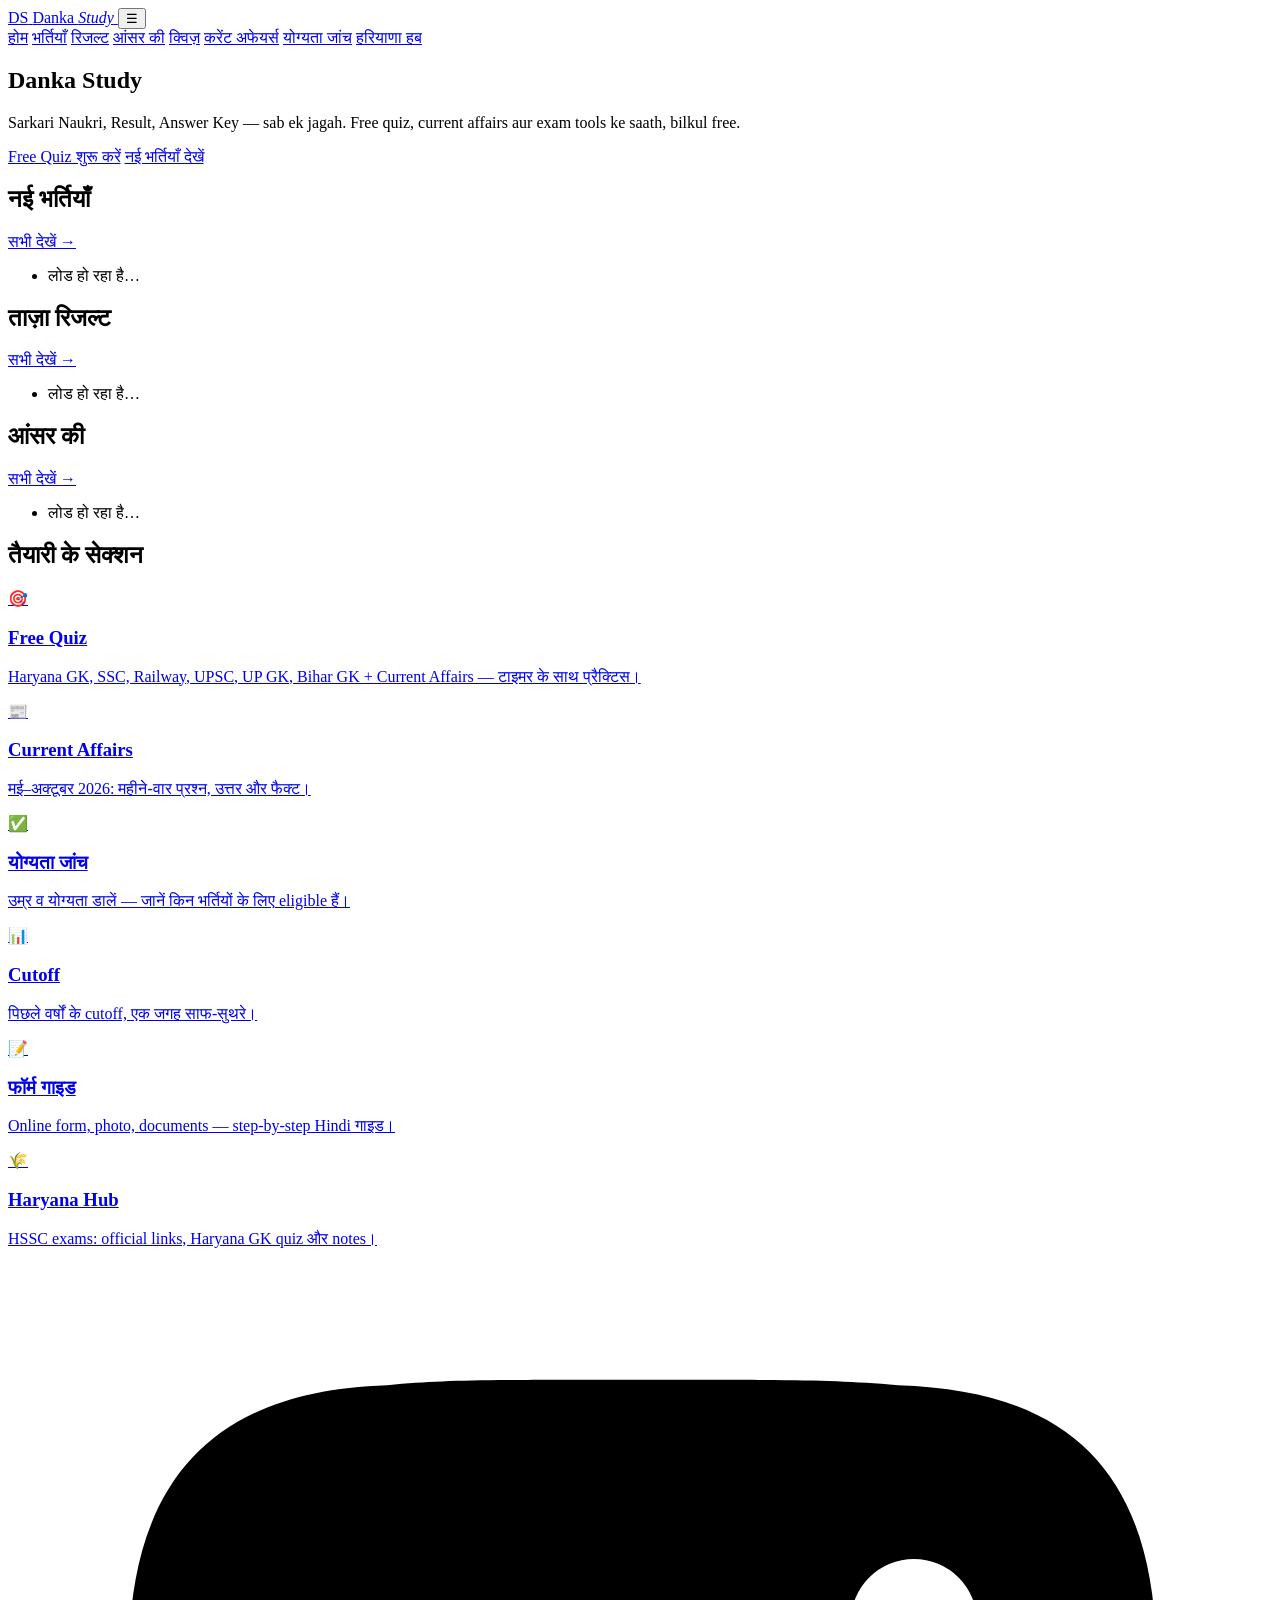
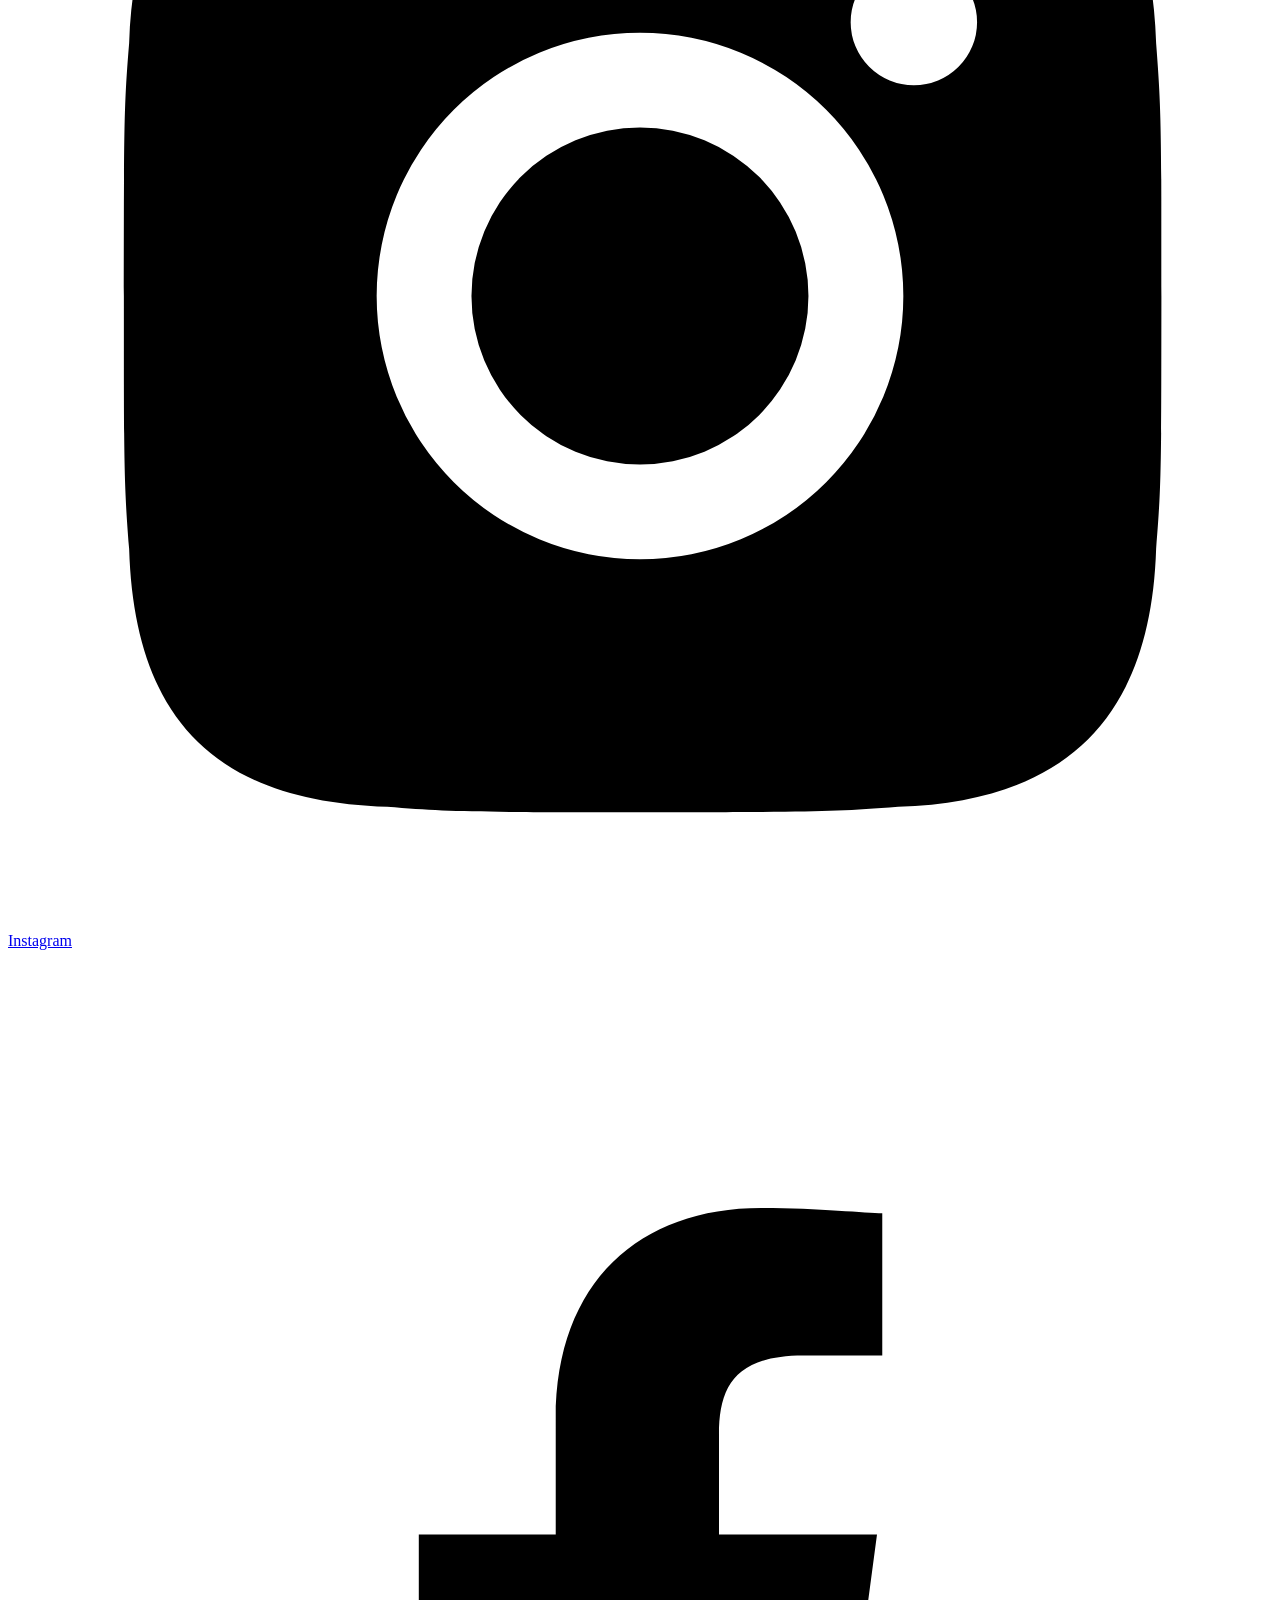
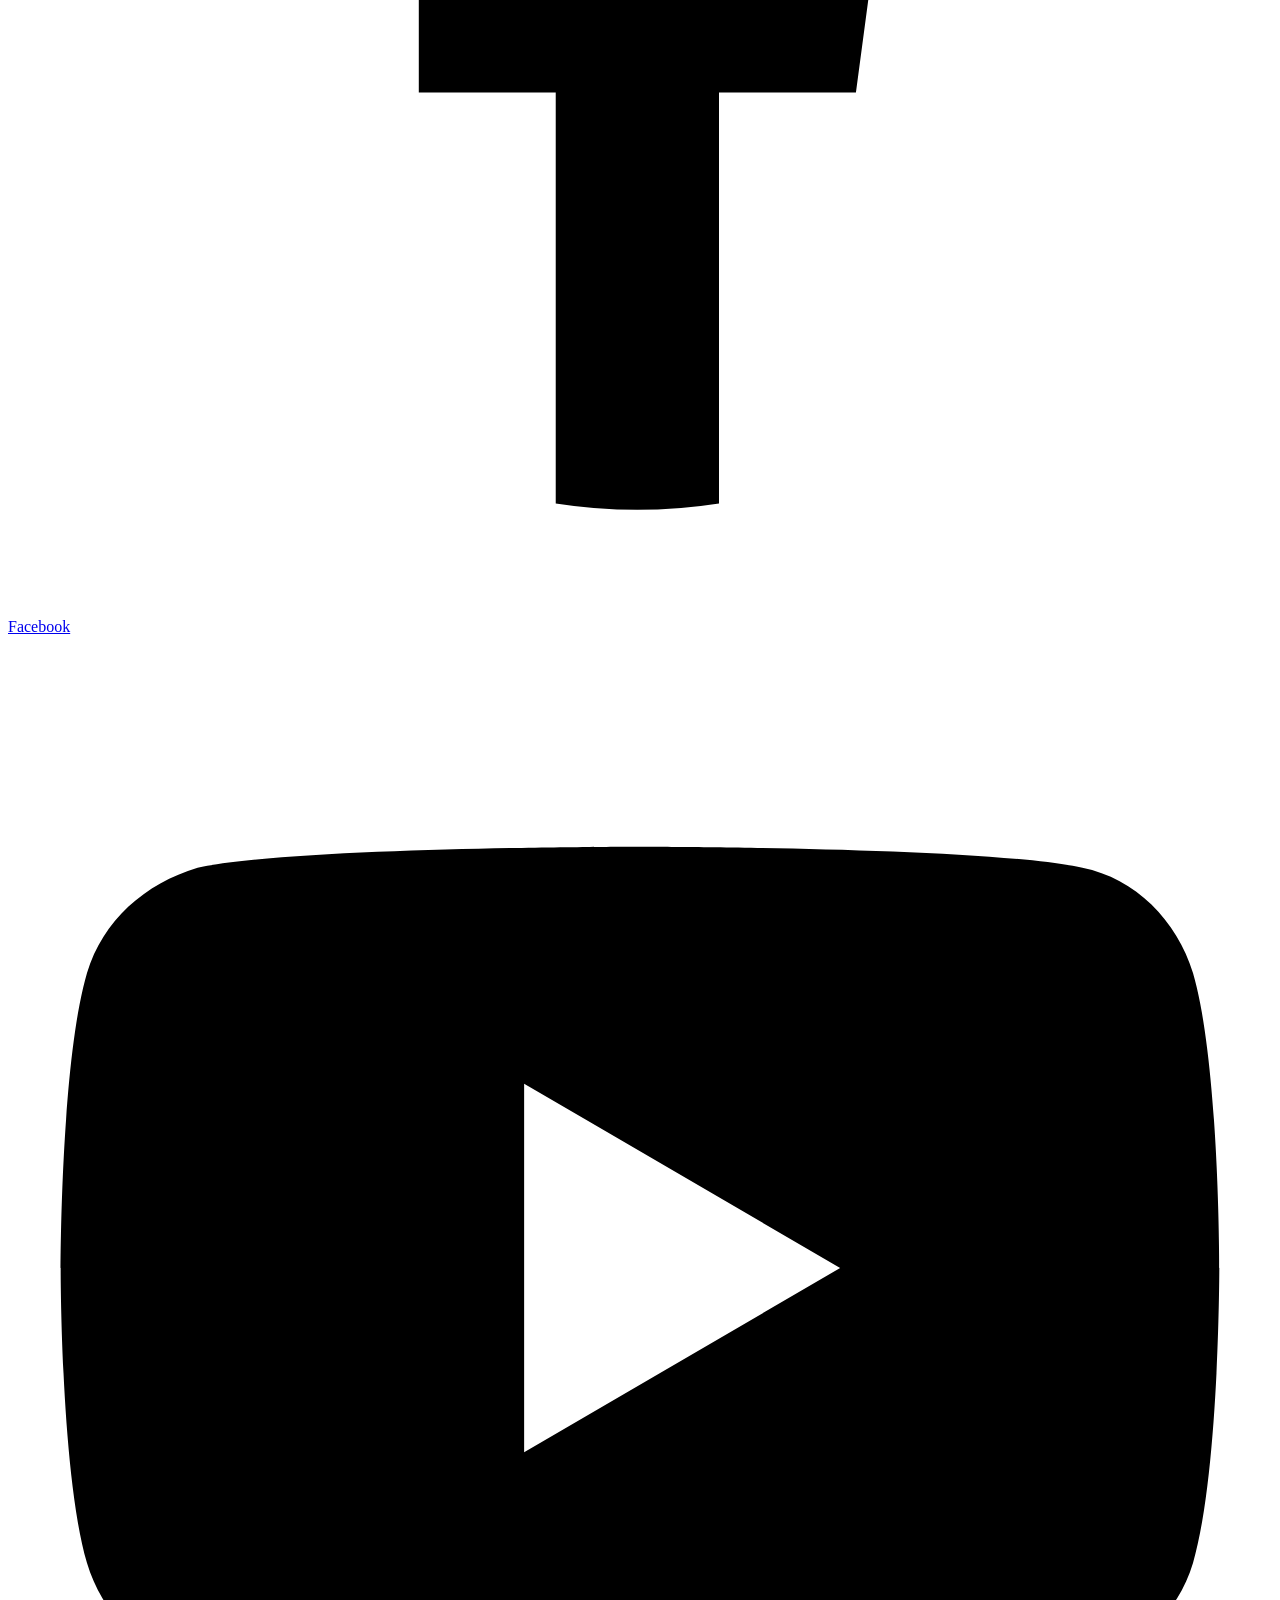
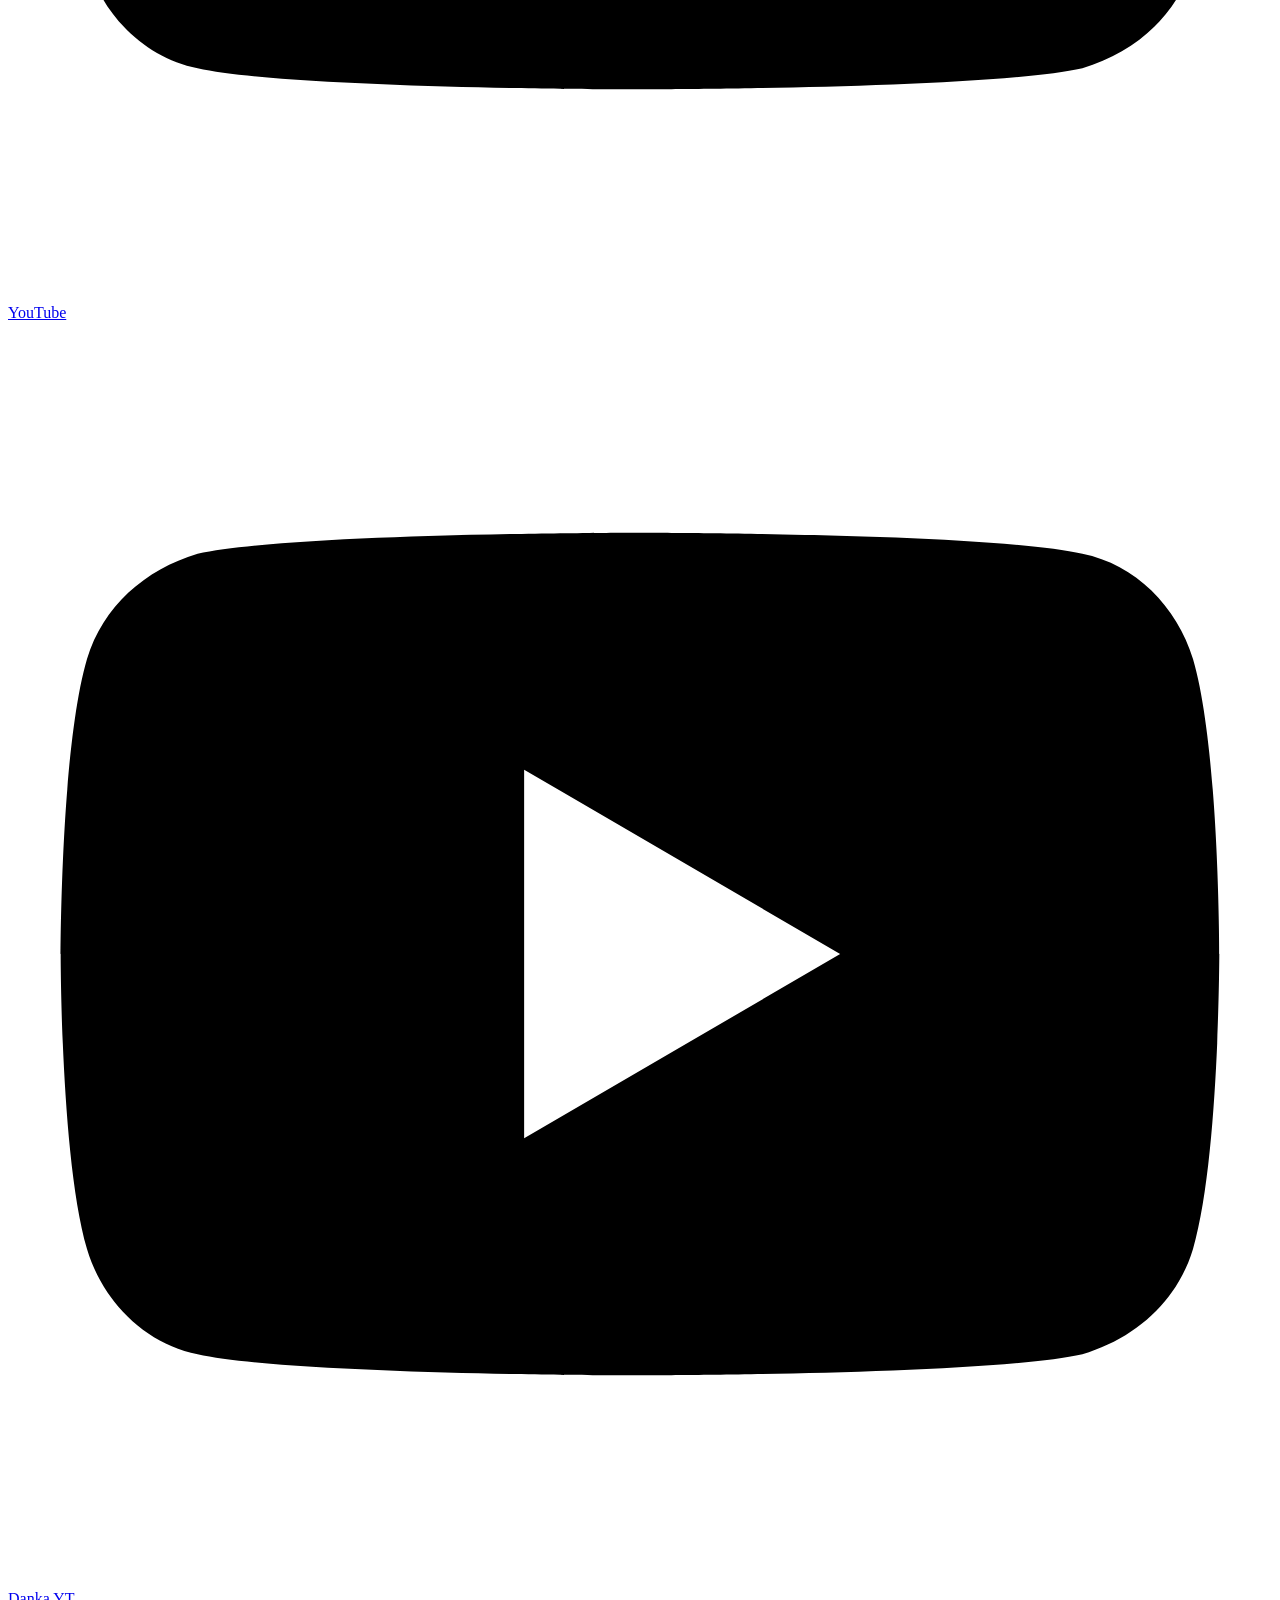
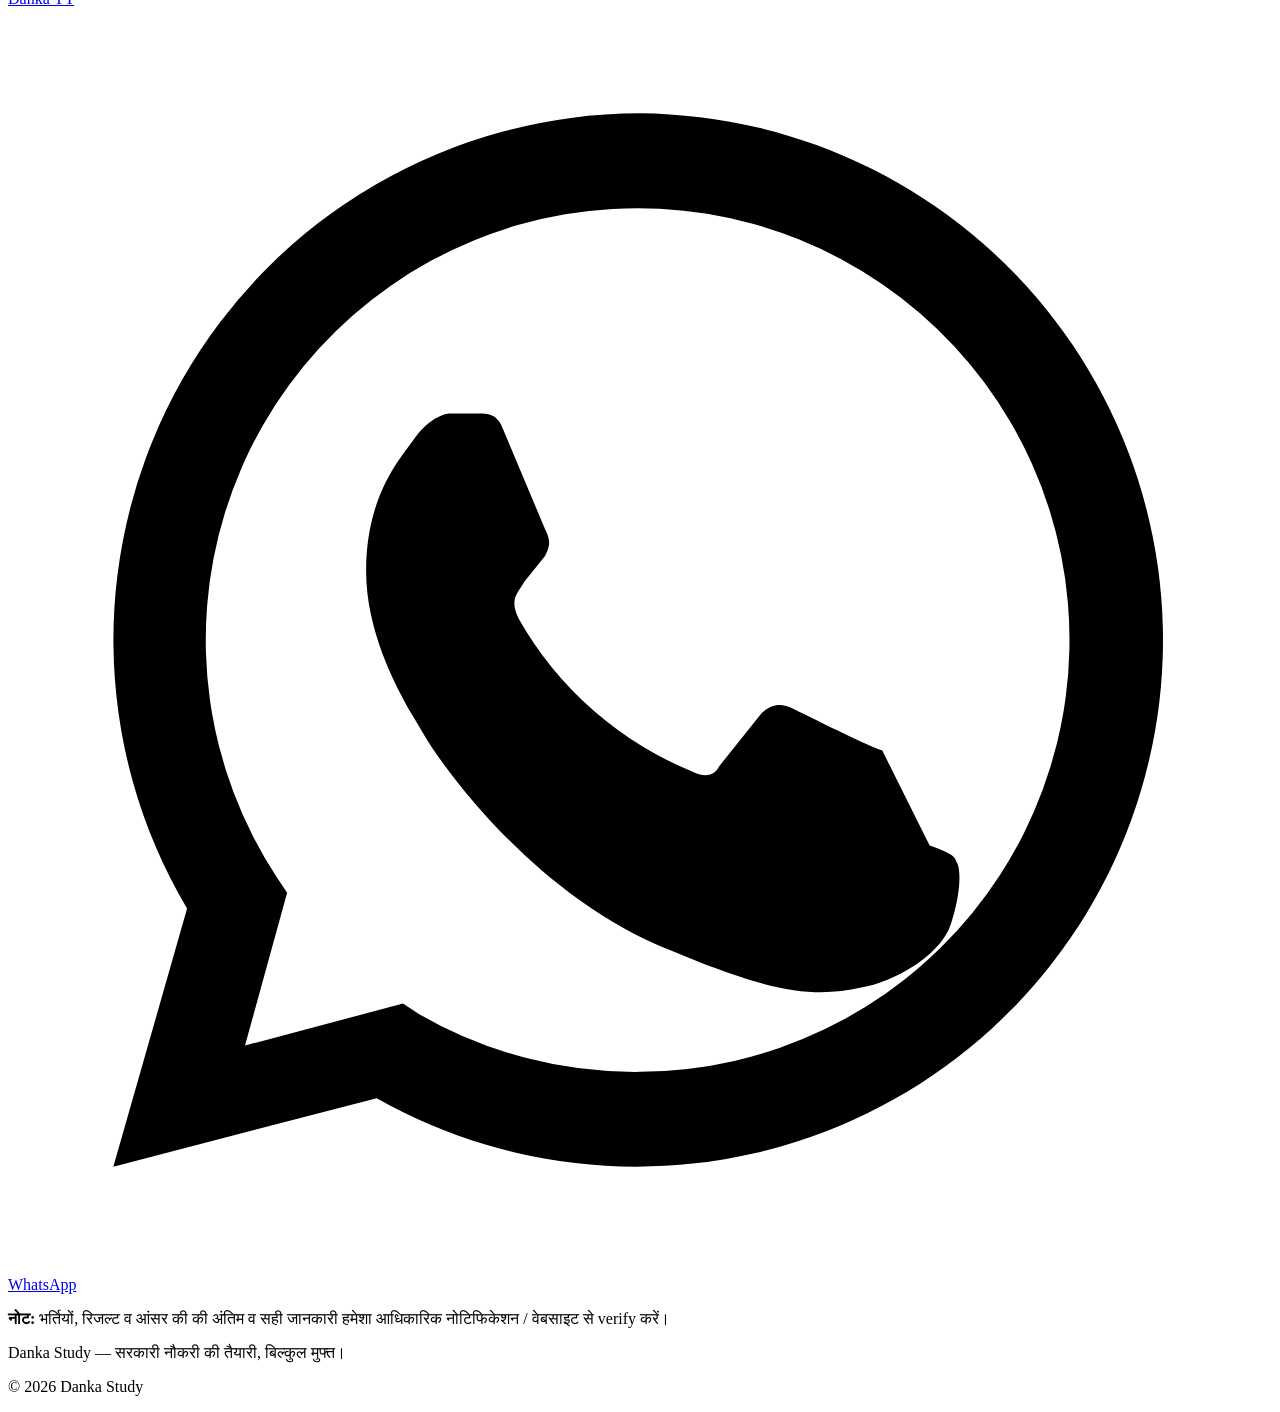
==== index.html @ 8e5042e5 "Danka Study site - test push" ====
<!DOCTYPE html>
<html lang="hi">
<head>
<meta charset="UTF-8">
<meta name="viewport" content="width=device-width, initial-scale=1.0">
<title>Danka Study — Sarkari Naukri, Result, Answer Key, Free Quiz (Hindi)</title>
<meta name="description" content="Danka Study par payein latest sarkari bhartiyan, results, answer keys, free quiz aur current affairs — Hindi me, mobile par, bilkul free.">
<link rel="stylesheet" href="assets/style.css">
</head>
<body>
<header class="site-header">
  <div class="wrap head-in">
    <a class="brand" href="index.html" aria-label="Danka Study — होम">
      <span class="brand-badge">DS</span>
      <span class="brand-text">Danka <em>Study</em></span>
    </a>
    <button class="nav-toggle" id="navToggle" aria-label="मेन्यू" aria-expanded="false">☰</button>
    <nav class="main-nav" id="mainNav" aria-label="मुख्य मेन्यू">
      <a href="index.html" class="active">होम</a>
      <a href="jobs.html">भर्तियाँ</a>
      <a href="results.html">रिजल्ट</a>
      <a href="answer-keys.html">आंसर की</a>
      <a href="quiz.html">क्विज़</a>
      <a href="current-affairs.html">करेंट अफेयर्स</a>
      <a href="eligibility.html">योग्यता जांच</a>
      <a href="haryana.html">हरियाणा हब</a>
    </nav>
  </div>
</header>

<main>
  <section class="hero">
    <div class="wrap">
      <h1>Danka <span class="gold">Study</span></h1>
      <p>Sarkari Naukri, Result, Answer Key — sab ek jagah. Free quiz, current affairs aur exam tools ke saath, bilkul free.</p>
      <div class="btn-row">
        <a class="btn" href="quiz.html">Free Quiz शुरू करें</a>
        <a class="btn-outline" href="jobs.html">नई भर्तियाँ देखें</a>
      </div>
    </div>
  </section>

  <section class="section" aria-label="नई भर्तियाँ">
    <div class="wrap">
      <div class="section-head"><h2>नई भर्तियाँ</h2><a href="jobs.html">सभी देखें →</a></div>
      <ul class="list-plain" id="latestJobs"><li>लोड हो रहा है…</li></ul>
    </div>
  </section>

  <section class="section" aria-label="ताज़ा रिजल्ट">
    <div class="wrap">
      <div class="section-head"><h2>ताज़ा रिजल्ट</h2><a href="results.html">सभी देखें →</a></div>
      <ul class="list-plain" id="latestResults"><li>लोड हो रहा है…</li></ul>
    </div>
  </section>

  <section class="section" aria-label="आंसर की">
    <div class="wrap">
      <div class="section-head"><h2>आंसर की</h2><a href="answer-keys.html">सभी देखें →</a></div>
      <ul class="list-plain" id="latestAnswerKeys"><li>लोड हो रहा है…</li></ul>
    </div>
  </section>

  <section class="section" aria-label="तैयारी के सेक्शन">
    <div class="wrap">
      <div class="section-head"><h2>तैयारी के सेक्शन</h2></div>
      <div class="cards">
        <a class="card menu-card" href="quiz.html"><span class="icon">🎯</span><h3>Free Quiz</h3><p>Haryana GK, SSC, Railway, UPSC, UP GK, Bihar GK + Current Affairs — टाइमर के साथ प्रैक्टिस।</p></a>
        <a class="card menu-card" href="current-affairs.html"><span class="icon">📰</span><h3>Current Affairs</h3><p>मई–अक्टूबर 2026: महीने-वार प्रश्न, उत्तर और फैक्ट।</p></a>
        <a class="card menu-card" href="eligibility.html"><span class="icon">✅</span><h3>योग्यता जांच</h3><p>उम्र व योग्यता डालें — जानें किन भर्तियों के लिए eligible हैं।</p></a>
        <a class="card menu-card" href="cutoffs.html"><span class="icon">📊</span><h3>Cutoff</h3><p>पिछले वर्षों के cutoff, एक जगह साफ-सुथरे।</p></a>
        <a class="card menu-card" href="form-guide.html"><span class="icon">📝</span><h3>फॉर्म गाइड</h3><p>Online form, photo, documents — step-by-step Hindi गाइड।</p></a>
        <a class="card menu-card" href="haryana.html"><span class="icon">🌾</span><h3>Haryana Hub</h3><p>HSSC exams: official links, Haryana GK quiz और notes।</p></a>
      </div>
    </div>
  </section>
</main>

<footer class="site-footer">
  <div class="wrap">
    <div class="social-row" aria-label="सोशल मीडिया">
      <a class="soc" href="https://www.instagram.com/dankarapidfire/" target="_blank" rel="noopener"><svg viewBox="0 0 24 24" aria-hidden="true"><path d="M12 2.2c3.2 0 3.6 0 4.9.1 3.3.1 4.8 1.7 4.9 4.9.1 1.3.1 1.6.1 4.8s0 3.6-.1 4.8c-.1 3.2-1.7 4.8-4.9 4.9-1.3.1-1.6.1-4.9.1-3.2 0-3.6 0-4.8-.1-3.3-.1-4.8-1.7-4.9-4.9-.1-1.3-.1-1.6-.1-4.8s0-3.6.1-4.8C2.4 4 4 2.4 7.2 2.3c1.2-.1 1.6-.1 4.8-.1zM12 7a5 5 0 1 0 0 10 5 5 0 0 0 0-10zm0 8.2a3.2 3.2 0 1 1 0-6.4 3.2 3.2 0 0 1 0 6.4zm5.2-9.6a1.2 1.2 0 1 0 0 2.4 1.2 1.2 0 0 0 0-2.4z"/></svg><span>Instagram</span></a>
      <a class="soc" href="https://www.facebook.com/profile.php?id=61594789661334" target="_blank" rel="noopener"><svg viewBox="0 0 24 24" aria-hidden="true"><path d="M13.5 21.9v-7.8h2.6l.4-3h-3V9.2c0-.9.3-1.5 1.6-1.5h1.5V5c-.3 0-1.2-.1-2.3-.1-2.3 0-3.9 1.4-3.9 4v2.2H7.8v3h2.6v7.8a10 10 0 0 0 3.1 0z"/></svg><span>Facebook</span></a>
      <a class="soc" href="https://www.youtube.com/@cetyodhafinance" target="_blank" rel="noopener"><svg viewBox="0 0 24 24" aria-hidden="true"><path d="M23 12s0-3.9-.5-5.6c-.3-1-1.1-1.8-2.1-2C18.6 4 12 4 12 4s-6.6 0-8.4.4c-1 .3-1.8 1-2.1 2C1 8.1 1 12 1 12s0 3.9.5 5.6c.3 1 1.1 1.8 2.1 2 1.8.4 8.4.4 8.4.4s6.6 0 8.4-.4c1-.3 1.8-1 2.1-2 .5-1.7.5-5.6.5-5.6zM9.8 15.5v-7l6 3.5-6 3.5z"/></svg><span>YouTube</span></a>
      <!-- TODO_DANKA_YT_URL: Danka Rapid Fire YouTube channel ka URL milte hi href="#" ki jagah dalein -->
      <a class="soc" href="#" aria-label="Danka Rapid Fire YouTube — जल्द आ रहा है"><svg viewBox="0 0 24 24" aria-hidden="true"><path d="M23 12s0-3.9-.5-5.6c-.3-1-1.1-1.8-2.1-2C18.6 4 12 4 12 4s-6.6 0-8.4.4c-1 .3-1.8 1-2.1 2C1 8.1 1 12 1 12s0 3.9.5 5.6c.3 1 1.1 1.8 2.1 2 1.8.4 8.4.4 8.4.4s6.6 0 8.4-.4c1-.3 1.8-1 2.1-2 .5-1.7.5-5.6.5-5.6zM9.8 15.5v-7l6 3.5-6 3.5z"/></svg><span>Danka YT</span></a>
      <!-- TODO_WHATSAPP_CHANNEL_URL: WhatsApp Channel ka invite link milte hi href="#" ki jagah dalein -->
      <a class="soc" href="#" aria-label="WhatsApp Channel — जल्द आ रहा है"><svg viewBox="0 0 24 24" aria-hidden="true"><path d="M12 2a10 10 0 0 0-8.6 15.1L2 22l5-1.3A10 10 0 1 0 12 2zm0 18.2a8.2 8.2 0 0 1-4.2-1.1l-.3-.2-3 .8.8-2.9-.2-.3A8.2 8.2 0 1 1 12 20.2zm4.6-6.1c-.3-.1-1.5-.7-1.7-.8-.2-.1-.4-.1-.6.1l-.8 1c-.1.2-.3.2-.5.1a6.7 6.7 0 0 1-3.3-2.9c-.2-.4 0-.5.1-.7l.4-.5c.1-.2.1-.3 0-.5L9.4 8c-.1-.3-.3-.3-.5-.3h-.5c-.2 0-.5.2-.7.5-.2.3-.9 1-.9 2.5s1 2.9 1.1 3.1c.1.2 1.9 3 4.7 4.1 1.9.8 2.7.9 3.6.7.6-.1 1.5-.6 1.7-1.2.2-.6.2-1.1.1-1.2 0-.1-.2-.2-.5-.3z"/></svg><span>WhatsApp</span></a>
    </div>
    <p class="foot-note"><strong>नोट:</strong> भर्तियों, रिजल्ट व आंसर की की अंतिम व सही जानकारी हमेशा आधिकारिक नोटिफिकेशन / वेबसाइट से verify करें।</p>
    <p class="foot-note">Danka Study — सरकारी नौकरी की तैयारी, बिल्कुल मुफ्त।</p>
    <p class="copy">© 2026 Danka Study</p>
  </div>
</footer>
<script src="assets/site.js"></script>
</body>
</html>
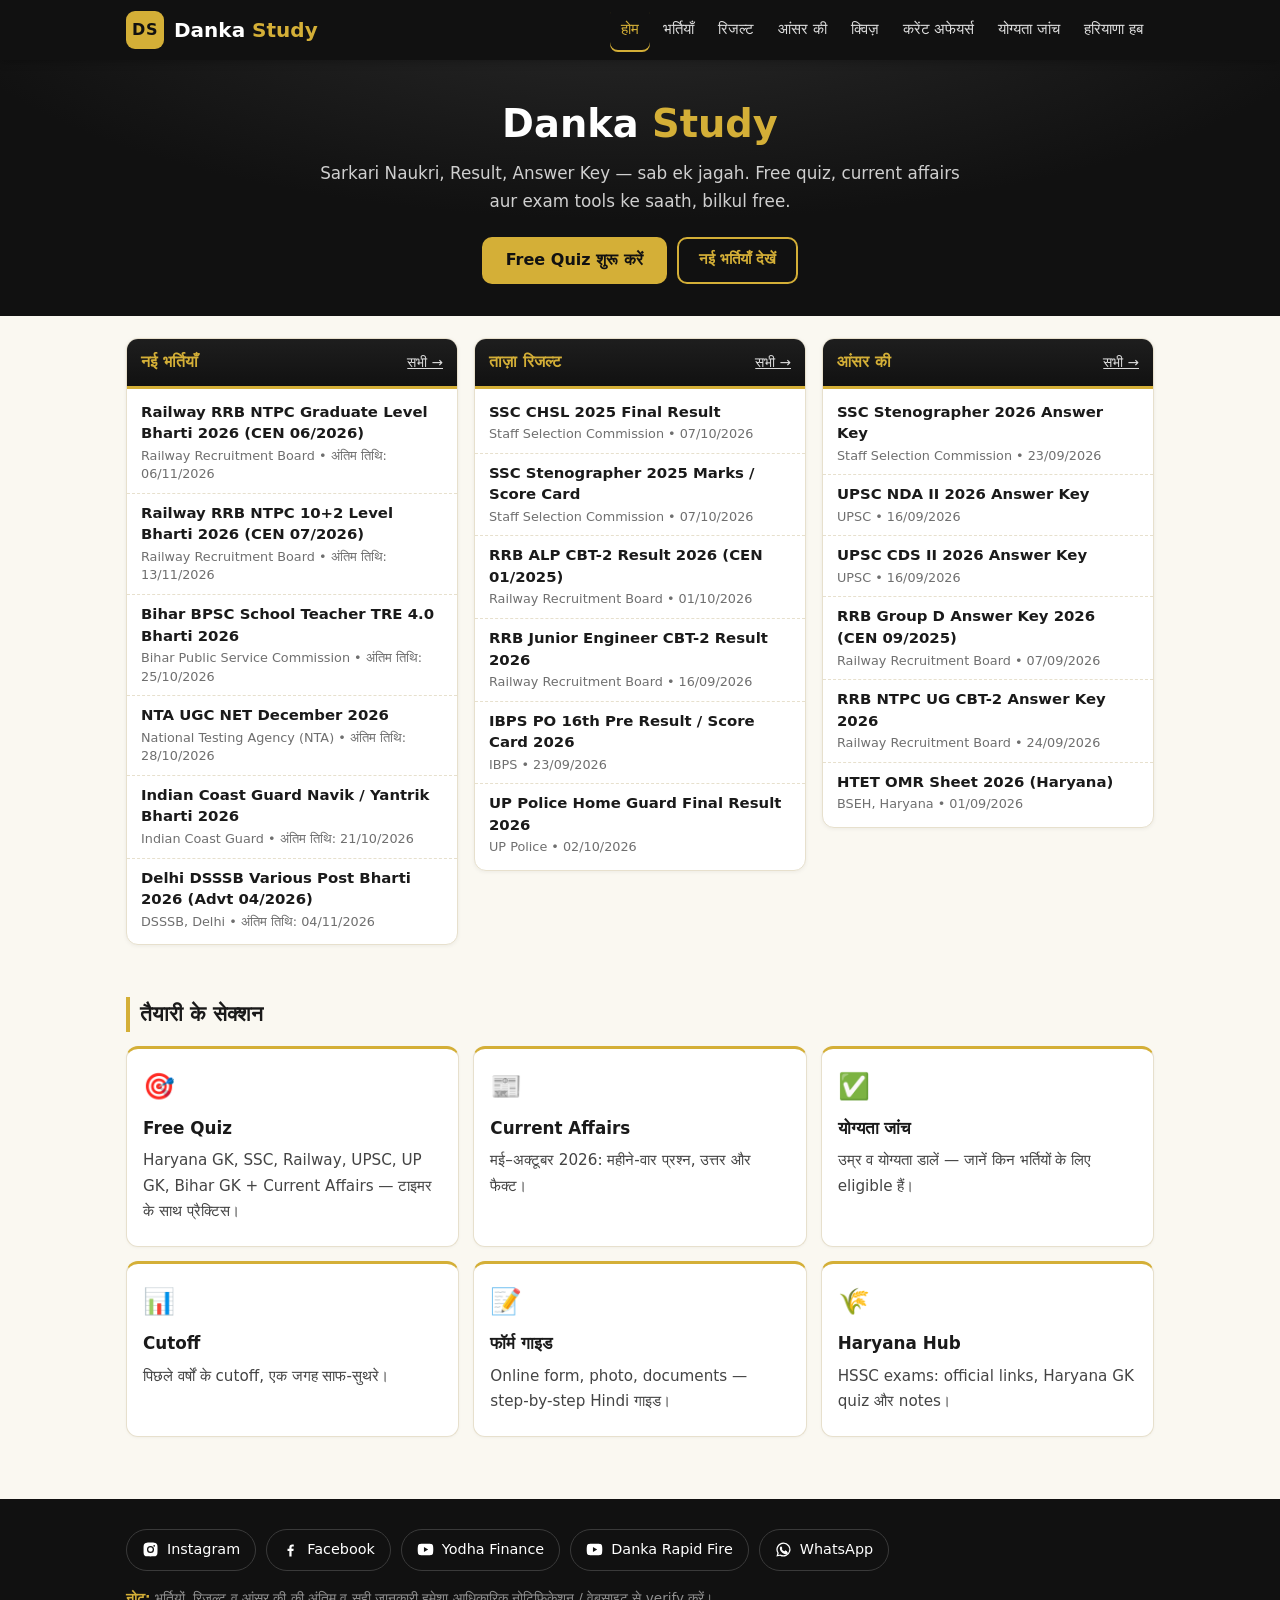
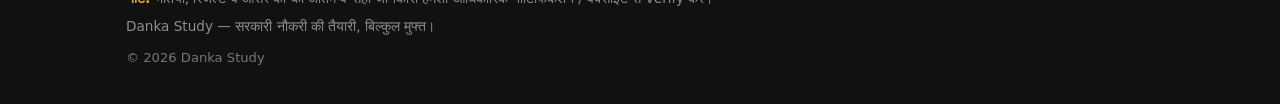
==== commit 8ffbd6ce: "Danka Study - homepage 3-column redesign" ====
--- a/index.html
+++ b/index.html
@@ -40,24 +40,22 @@
     </div>
   </section>
 
-  <section class="section" aria-label="नई भर्तियाँ">
+  <section class="section sr-sec" aria-label="ताज़ा अपडेट">
     <div class="wrap">
-      <div class="section-head"><h2>नई भर्तियाँ</h2><a href="jobs.html">सभी देखें →</a></div>
-      <ul class="list-plain" id="latestJobs"><li>लोड हो रहा है…</li></ul>
-    </div>
-  </section>
-
-  <section class="section" aria-label="ताज़ा रिजल्ट">
-    <div class="wrap">
-      <div class="section-head"><h2>ताज़ा रिजल्ट</h2><a href="results.html">सभी देखें →</a></div>
-      <ul class="list-plain" id="latestResults"><li>लोड हो रहा है…</li></ul>
-    </div>
-  </section>
-
-  <section class="section" aria-label="आंसर की">
-    <div class="wrap">
-      <div class="section-head"><h2>आंसर की</h2><a href="answer-keys.html">सभी देखें →</a></div>
-      <ul class="list-plain" id="latestAnswerKeys"><li>लोड हो रहा है…</li></ul>
+      <div class="sr3">
+        <div class="srbox">
+          <div class="srbox-head"><h2>नई भर्तियाँ</h2><a href="jobs.html">सभी →</a></div>
+          <ul class="srbox-list" id="latestJobs"><li>लोड हो रहा है…</li></ul>
+        </div>
+        <div class="srbox">
+          <div class="srbox-head"><h2>ताज़ा रिजल्ट</h2><a href="results.html">सभी →</a></div>
+          <ul class="srbox-list" id="latestResults"><li>लोड हो रहा है…</li></ul>
+        </div>
+        <div class="srbox">
+          <div class="srbox-head"><h2>आंसर की</h2><a href="answer-keys.html">सभी →</a></div>
+          <ul class="srbox-list" id="latestAnswerKeys"><li>लोड हो रहा है…</li></ul>
+        </div>
+      </div>
     </div>
   </section>
 
@@ -81,9 +79,8 @@
     <div class="social-row" aria-label="सोशल मीडिया">
       <a class="soc" href="https://www.instagram.com/dankarapidfire/" target="_blank" rel="noopener"><svg viewBox="0 0 24 24" aria-hidden="true"><path d="M12 2.2c3.2 0 3.6 0 4.9.1 3.3.1 4.8 1.7 4.9 4.9.1 1.3.1 1.6.1 4.8s0 3.6-.1 4.8c-.1 3.2-1.7 4.8-4.9 4.9-1.3.1-1.6.1-4.9.1-3.2 0-3.6 0-4.8-.1-3.3-.1-4.8-1.7-4.9-4.9-.1-1.3-.1-1.6-.1-4.8s0-3.6.1-4.8C2.4 4 4 2.4 7.2 2.3c1.2-.1 1.6-.1 4.8-.1zM12 7a5 5 0 1 0 0 10 5 5 0 0 0 0-10zm0 8.2a3.2 3.2 0 1 1 0-6.4 3.2 3.2 0 0 1 0 6.4zm5.2-9.6a1.2 1.2 0 1 0 0 2.4 1.2 1.2 0 0 0 0-2.4z"/></svg><span>Instagram</span></a>
       <a class="soc" href="https://www.facebook.com/profile.php?id=61594789661334" target="_blank" rel="noopener"><svg viewBox="0 0 24 24" aria-hidden="true"><path d="M13.5 21.9v-7.8h2.6l.4-3h-3V9.2c0-.9.3-1.5 1.6-1.5h1.5V5c-.3 0-1.2-.1-2.3-.1-2.3 0-3.9 1.4-3.9 4v2.2H7.8v3h2.6v7.8a10 10 0 0 0 3.1 0z"/></svg><span>Facebook</span></a>
-      <a class="soc" href="https://www.youtube.com/@cetyodhafinance" target="_blank" rel="noopener"><svg viewBox="0 0 24 24" aria-hidden="true"><path d="M23 12s0-3.9-.5-5.6c-.3-1-1.1-1.8-2.1-2C18.6 4 12 4 12 4s-6.6 0-8.4.4c-1 .3-1.8 1-2.1 2C1 8.1 1 12 1 12s0 3.9.5 5.6c.3 1 1.1 1.8 2.1 2 1.8.4 8.4.4 8.4.4s6.6 0 8.4-.4c1-.3 1.8-1 2.1-2 .5-1.7.5-5.6.5-5.6zM9.8 15.5v-7l6 3.5-6 3.5z"/></svg><span>YouTube</span></a>
-      <!-- TODO_DANKA_YT_URL: Danka Rapid Fire YouTube channel ka URL milte hi href="#" ki jagah dalein -->
-      <a class="soc" href="#" aria-label="Danka Rapid Fire YouTube — जल्द आ रहा है"><svg viewBox="0 0 24 24" aria-hidden="true"><path d="M23 12s0-3.9-.5-5.6c-.3-1-1.1-1.8-2.1-2C18.6 4 12 4 12 4s-6.6 0-8.4.4c-1 .3-1.8 1-2.1 2C1 8.1 1 12 1 12s0 3.9.5 5.6c.3 1 1.1 1.8 2.1 2 1.8.4 8.4.4 8.4.4s6.6 0 8.4-.4c1-.3 1.8-1 2.1-2 .5-1.7.5-5.6.5-5.6zM9.8 15.5v-7l6 3.5-6 3.5z"/></svg><span>Danka YT</span></a>
+      <a class="soc" href="https://www.youtube.com/@cetyodhafinance" target="_blank" rel="noopener" aria-label="Yodha Finance YouTube"><svg viewBox="0 0 24 24" aria-hidden="true"><path d="M23 12s0-3.9-.5-5.6c-.3-1-1.1-1.8-2.1-2C18.6 4 12 4 12 4s-6.6 0-8.4.4c-1 .3-1.8 1-2.1 2C1 8.1 1 12 1 12s0 3.9.5 5.6c.3 1 1.1 1.8 2.1 2 1.8.4 8.4.4 8.4.4s6.6 0 8.4-.4c1-.3 1.8-1 2.1-2 .5-1.7.5-5.6.5-5.6zM9.8 15.5v-7l6 3.5-6 3.5z"/></svg><span>Yodha Finance</span></a>
+      <a class="soc" href="https://www.youtube.com/@dankarapidfire" target="_blank" rel="noopener" aria-label="Danka Rapid Fire YouTube"><svg viewBox="0 0 24 24" aria-hidden="true"><path d="M23 12s0-3.9-.5-5.6c-.3-1-1.1-1.8-2.1-2C18.6 4 12 4 12 4s-6.6 0-8.4.4c-1 .3-1.8 1-2.1 2C1 8.1 1 12 1 12s0 3.9.5 5.6c.3 1 1.1 1.8 2.1 2 1.8.4 8.4.4 8.4.4s6.6 0 8.4-.4c1-.3 1.8-1 2.1-2 .5-1.7.5-5.6.5-5.6zM9.8 15.5v-7l6 3.5-6 3.5z"/></svg><span>Danka Rapid Fire</span></a>
       <!-- TODO_WHATSAPP_CHANNEL_URL: WhatsApp Channel ka invite link milte hi href="#" ki jagah dalein -->
       <a class="soc" href="#" aria-label="WhatsApp Channel — जल्द आ रहा है"><svg viewBox="0 0 24 24" aria-hidden="true"><path d="M12 2a10 10 0 0 0-8.6 15.1L2 22l5-1.3A10 10 0 1 0 12 2zm0 18.2a8.2 8.2 0 0 1-4.2-1.1l-.3-.2-3 .8.8-2.9-.2-.3A8.2 8.2 0 1 1 12 20.2zm4.6-6.1c-.3-.1-1.5-.7-1.7-.8-.2-.1-.4-.1-.6.1l-.8 1c-.1.2-.3.2-.5.1a6.7 6.7 0 0 1-3.3-2.9c-.2-.4 0-.5.1-.7l.4-.5c.1-.2.1-.3 0-.5L9.4 8c-.1-.3-.3-.3-.5-.3h-.5c-.2 0-.5.2-.7.5-.2.3-.9 1-.9 2.5s1 2.9 1.1 3.1c.1.2 1.9 3 4.7 4.1 1.9.8 2.7.9 3.6.7.6-.1 1.5-.6 1.7-1.2.2-.6.2-1.1.1-1.2 0-.1-.2-.2-.5-.3z"/></svg><span>WhatsApp</span></a>
     </div>
--- a/assets/style.css
+++ b/assets/style.css
@@ -0,0 +1,172 @@
+/* Danka Study — black #111 + gold #d4af37, mobile-first, Hindi */
+:root{
+  --black:#111111; --black2:#1c1c1c; --gold:#d4af37; --gold-d:#a8842c;
+  --bg:#faf8f1; --card:#ffffff; --text:#1a1a1a; --muted:#6f6f6f;
+  --line:#e7e0cd; --green:#1e8e3e; --green-bg:#e6f4ea; --red:#c5221f; --red-bg:#fdecea;
+  --radius:12px;
+}
+*{box-sizing:border-box}
+html{-webkit-text-size-adjust:100%}
+body{margin:0;background:var(--bg);color:var(--text);
+  font-family:system-ui,-apple-system,"Segoe UI","Nirmala UI","Noto Sans Devanagari","Mangal",sans-serif;
+  line-height:1.65}
+.wrap{max-width:1060px;margin:0 auto;padding:0 16px}
+img{max-width:100%}
+a{color:#0b5cad}
+
+/* Header */
+.site-header{background:var(--black);color:#fff;position:sticky;top:0;z-index:60;box-shadow:0 2px 8px rgba(0,0,0,.25)}
+.head-in{display:flex;align-items:center;justify-content:space-between;min-height:60px;position:relative}
+.brand{display:flex;align-items:center;gap:10px;color:#fff;text-decoration:none;font-weight:800;font-size:1.25rem}
+.brand-badge{background:var(--gold);color:#111;width:38px;height:38px;border-radius:9px;display:grid;place-items:center;font-weight:900;font-size:1rem;letter-spacing:.5px}
+.brand-text em{font-style:normal;color:var(--gold)}
+.nav-toggle{display:none;background:none;border:1px solid #444;color:#fff;font-size:1.3rem;border-radius:8px;padding:4px 12px;cursor:pointer}
+.main-nav{display:flex;gap:2px;flex-wrap:wrap}
+.main-nav a{color:#ddd;text-decoration:none;padding:9px 11px;border-radius:8px;font-size:.95rem;white-space:nowrap}
+.main-nav a:hover{color:var(--gold);background:#1e1e1e}
+.main-nav a.active{color:var(--gold);box-shadow:inset 0 -2px 0 var(--gold)}
+@media(max-width:880px){
+  .nav-toggle{display:block}
+  .main-nav{display:none;position:absolute;top:60px;left:0;right:0;background:var(--black2);flex-direction:column;padding:8px 16px 14px;border-top:1px solid #333}
+  .main-nav.open{display:flex}
+  .main-nav a{padding:11px 6px;border-bottom:1px solid #2a2a2a}
+}
+
+/* Hero */
+.hero{background:radial-gradient(1200px 400px at 50% -80px,#2a2a2a 0%,var(--black) 60%);color:#fff;text-align:center;padding:38px 0 32px}
+.hero h1{margin:0 0 10px;font-size:clamp(1.6rem,5vw,2.4rem);line-height:1.35}
+.hero h1 .gold{color:var(--gold)}
+.hero p{color:#cfcfcf;max-width:640px;margin:0 auto 22px;font-size:1.05rem}
+.hero .btn-row{display:flex;gap:10px;justify-content:center;flex-wrap:wrap}
+
+/* Buttons */
+.btn{display:inline-block;background:var(--gold);color:#111;font-weight:700;padding:10px 24px;border-radius:10px;text-decoration:none;border:none;cursor:pointer;font-size:1rem}
+.btn:hover{background:var(--gold-d)}
+.btn-outline{display:inline-block;background:transparent;color:var(--gold);border:2px solid var(--gold);font-weight:700;padding:8px 20px;border-radius:10px;text-decoration:none;cursor:pointer;font-size:.95rem}
+.btn-outline:hover{background:rgba(212,175,55,.12)}
+.btn-sm{padding:7px 16px;font-size:.9rem}
+
+/* Sections */
+.section{padding:26px 0}
+.section-head{display:flex;justify-content:space-between;align-items:center;margin-bottom:14px;gap:10px}
+.section-head h2{margin:0;font-size:1.3rem;border-left:4px solid var(--gold);padding-left:10px}
+.section-head a{font-size:.9rem;white-space:nowrap}
+.cards{display:grid;grid-template-columns:repeat(auto-fill,minmax(250px,1fr));gap:14px}
+.card{background:var(--card);border:1px solid var(--line);border-radius:var(--radius);padding:16px;box-shadow:0 1px 3px rgba(0,0,0,.04)}
+.card h3{margin:0 0 6px;font-size:1.05rem}
+.card h3 a{color:var(--text);text-decoration:none}
+.card h3 a:hover{color:var(--gold-d)}
+.card p{margin:6px 0;color:#444;font-size:.95rem}
+.meta{color:var(--muted);font-size:.83rem}
+.tag{display:inline-block;background:#f3ecd8;color:#7a5f14;font-size:.75rem;font-weight:700;padding:2px 10px;border-radius:99px;margin-bottom:8px}
+.card .actions{margin-top:10px;display:flex;gap:8px;flex-wrap:wrap}
+.menu-card{display:block;text-decoration:none;color:var(--text);border-top:3px solid var(--gold)}
+.menu-card:hover{box-shadow:0 4px 14px rgba(0,0,0,.08);transform:translateY(-1px)}
+.menu-card .icon{font-size:1.6rem}
+.menu-card h3{margin:8px 0 4px}
+
+/* Lists */
+.list-plain{list-style:none;margin:0;padding:0;display:grid;gap:10px}
+.list-plain li{background:var(--card);border:1px solid var(--line);border-radius:10px;padding:12px 14px}
+.list-plain li a{color:var(--text);text-decoration:none;font-weight:600}
+.list-plain li a:hover{color:var(--gold-d)}
+.list-plain .meta{display:block;margin-top:4px}
+
+.empty{background:var(--card);border:1.5px dashed var(--line);border-radius:var(--radius);padding:30px 18px;text-align:center;color:var(--muted)}
+.empty strong{display:block;color:var(--text);font-size:1.05rem;margin-bottom:6px}
+
+/* Tables */
+.tbl-wrap{overflow-x:auto;background:var(--card);border:1px solid var(--line);border-radius:var(--radius)}
+table.data{width:100%;border-collapse:collapse;min-width:560px;font-size:.95rem}
+table.data th{background:var(--black);color:var(--gold);text-align:left;padding:10px 12px;font-size:.88rem}
+table.data td{padding:10px 12px;border-top:1px solid var(--line)}
+table.data tr:nth-child(even) td{background:#fbf9f3}
+
+/* Quiz */
+.quiz-shell{max-width:680px;margin:0 auto}
+.cat-grid{display:grid;grid-template-columns:repeat(auto-fill,minmax(150px,1fr));gap:12px}
+.cat-card{background:var(--card);border:2px solid var(--line);border-radius:var(--radius);padding:18px 10px;text-align:center;cursor:pointer;font-size:1rem}
+.cat-card:hover{border-color:var(--gold)}
+.cat-card.sel{border-color:var(--gold);background:#fffbeF;box-shadow:0 0 0 2px var(--gold)}
+.cat-card .cicon{font-size:1.8rem;display:block;margin-bottom:6px}
+.cat-card small{color:var(--muted);display:block;font-size:.8rem}
+.month-grid{display:grid;grid-template-columns:repeat(auto-fill,minmax(140px,1fr));gap:10px;margin-top:8px}
+.opt-row{display:flex;gap:10px;flex-wrap:wrap;margin:14px 0}
+.opt-pill{border:2px solid var(--line);background:#fff;border-radius:99px;padding:8px 20px;cursor:pointer;font-size:1rem}
+.opt-pill.sel{border-color:var(--gold);background:#fff8e1;font-weight:700}
+.q-card{background:var(--card);border:1px solid var(--line);border-radius:var(--radius);padding:20px 16px}
+.q-top{display:flex;justify-content:space-between;align-items:center;margin-bottom:10px;gap:10px}
+.q-count{font-weight:700;color:var(--muted);font-size:.9rem}
+.q-timer{font-weight:800;font-size:1.1rem;color:var(--black);background:#f3ecd8;border-radius:8px;padding:2px 12px}
+.q-timer.low{color:var(--red);background:var(--red-bg)}
+.timer-bar{height:8px;background:#eee7d2;border-radius:99px;overflow:hidden;margin-bottom:14px}
+.timer-fill{height:100%;background:var(--gold);width:100%;transition:width 1s linear}
+.q-text{font-size:1.15rem;font-weight:600;margin:0 0 12px;line-height:1.55}
+.opt{display:block;width:100%;text-align:left;background:#fff;border:2px solid var(--line);border-radius:10px;padding:12px 14px;margin:8px 0;cursor:pointer;font-size:1rem;line-height:1.5}
+.opt:hover:not(:disabled){border-color:var(--gold)}
+.opt:disabled{cursor:default}
+.opt.correct{border-color:var(--green);background:var(--green-bg);font-weight:700}
+.opt.wrong{border-color:var(--red);background:var(--red-bg)}
+.opt.dim{opacity:.55}
+.q-nav{display:flex;justify-content:space-between;margin-top:14px;gap:10px}
+.fact-box{background:#fff8e1;border-left:4px solid var(--gold);padding:10px 14px;margin-top:12px;border-radius:0 8px 8px 0;font-size:.95rem}
+.fact-box strong{color:#7a5f14}
+.result-card{text-align:center;background:var(--card);border:1px solid var(--line);border-radius:var(--radius);padding:34px 20px}
+.result-score{font-size:3rem;font-weight:900;color:var(--black);margin:6px 0}
+.result-score span{color:var(--gold-d)}
+.hidden{display:none!important}
+
+/* Forms */
+.form-card{background:var(--card);border:1px solid var(--line);border-radius:var(--radius);padding:20px;max-width:640px}
+.field{margin-bottom:14px}
+.field label{display:block;font-weight:700;margin-bottom:6px}
+.field input,.field select{width:100%;padding:10px 12px;border:2px solid var(--line);border-radius:10px;font-size:1rem;background:#fff}
+.field input:focus,.field select:focus{outline:none;border-color:var(--gold)}
+.disclaimer-box{background:#fff8e1;border:1.5px solid var(--gold);border-radius:var(--radius);padding:14px 16px;margin:18px 0;font-size:.95rem}
+.disclaimer-box strong{color:#7a5f14}
+.elig-yes{color:var(--green);font-weight:700}
+.elig-no{color:var(--red);font-weight:700}
+
+/* Guide */
+.guide h2{font-size:1.25rem;margin:26px 0 10px;border-left:4px solid var(--gold);padding-left:10px}
+.guide ol,.guide ul{padding-left:22px}
+.guide li{margin-bottom:8px}
+.check-list{list-style:none;padding:0}
+.check-list li{background:var(--card);border:1px solid var(--line);border-radius:10px;padding:10px 14px;margin-bottom:8px}
+.check-list li::before{content:"✔ ";color:var(--green);font-weight:700}
+
+/* Footer */
+.site-footer{background:var(--black);color:#bdbdbd;padding:30px 0 22px;margin-top:36px}
+.social-row{display:flex;flex-wrap:wrap;gap:10px;margin-bottom:16px}
+.soc{display:inline-flex;align-items:center;gap:8px;color:#fff;text-decoration:none;border:1px solid #3a3a3a;padding:8px 15px;border-radius:99px;font-size:.9rem}
+.soc:hover{border-color:var(--gold);color:var(--gold)}
+.soc svg{width:17px;height:17px;fill:currentColor;flex:none}
+.foot-note{font-size:.85rem;color:#8f8f8f;margin:6px 0}
+.foot-note strong{color:var(--gold)}
+.copy{font-size:.82rem;color:#777;margin-top:10px}
+
+/* Tabs (current affairs) */
+.tabs{display:flex;gap:8px;flex-wrap:wrap;margin-bottom:16px}
+.tab{border:2px solid var(--line);background:#fff;border-radius:99px;padding:7px 18px;cursor:pointer;font-size:.95rem}
+.tab.sel{border-color:var(--gold);background:#fff8e1;font-weight:700}
+.ca-card{background:var(--card);border:1px solid var(--line);border-radius:var(--radius);padding:14px 16px;margin-bottom:12px}
+.ca-card .q{font-weight:600;margin:0 0 8px}
+.ca-ans{display:none;margin-top:10px}
+.ca-card.open .ca-ans{display:block}
+.ca-card .reveal{background:none;border:none;color:#0b5cad;font-weight:700;cursor:pointer;padding:0;font-size:.95rem}
+
+/* Home: 3-column SarkariResult-style boxes */
+.sr-sec{padding-top:22px}
+.sr3{display:grid;grid-template-columns:repeat(3,1fr);gap:16px;align-items:start}
+@media(max-width:860px){.sr3{grid-template-columns:1fr}}
+.srbox{background:var(--card);border:1px solid var(--line);border-radius:12px;overflow:hidden;box-shadow:0 1px 4px rgba(0,0,0,.06)}
+.srbox-head{background:linear-gradient(180deg,#1e1e1e,#111);border-bottom:3px solid var(--gold);padding:10px 14px;display:flex;justify-content:space-between;align-items:center;gap:8px}
+.srbox-head h2{margin:0;font-size:1.02rem;color:var(--gold);border:0;padding:0}
+.srbox-head a{font-size:.85rem;color:#fff;white-space:nowrap;opacity:.85}
+.srbox-head a:hover{color:var(--gold);opacity:1}
+.srbox-list{list-style:none;margin:0;padding:4px 0}
+.srbox-list li{padding:9px 14px;border-bottom:1px dashed var(--line);font-size:.93rem;line-height:1.45}
+.srbox-list li:last-child{border-bottom:0}
+.srbox-list li a{color:var(--text);text-decoration:none;font-weight:600}
+.srbox-list li a:hover{color:var(--gold-d);text-decoration:underline}
+.srbox-list .meta{display:block;margin-top:2px;font-size:.8rem;color:var(--muted);font-weight:400}
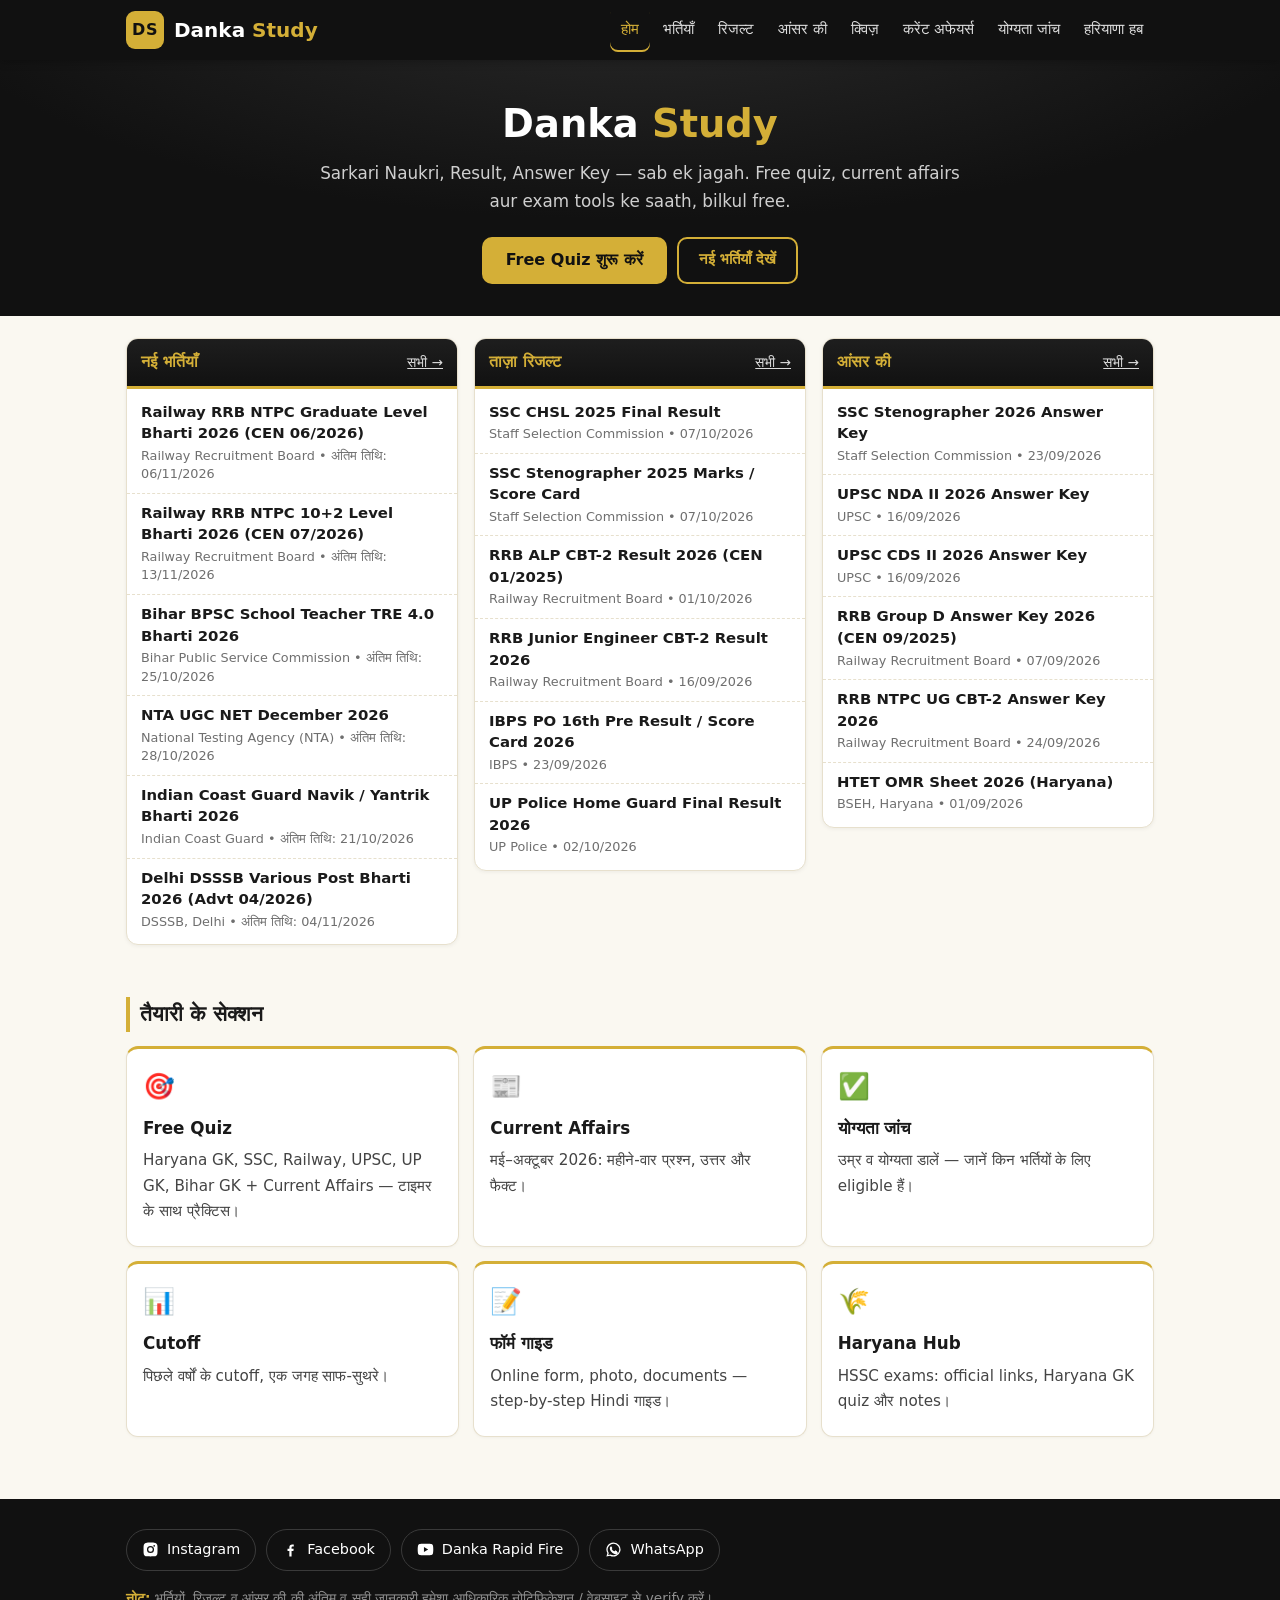
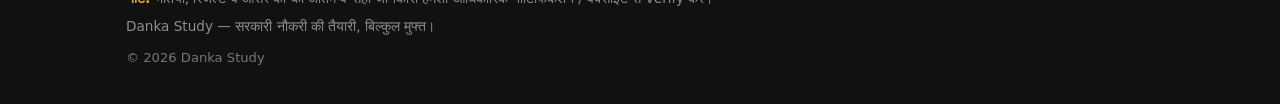
==== commit 35792f40: "Danka Study - finance YT link hataya (1/2)" ====
--- a/index.html
+++ b/index.html
@@ -79,7 +79,6 @@
     <div class="social-row" aria-label="सोशल मीडिया">
       <a class="soc" href="https://www.instagram.com/dankarapidfire/" target="_blank" rel="noopener"><svg viewBox="0 0 24 24" aria-hidden="true"><path d="M12 2.2c3.2 0 3.6 0 4.9.1 3.3.1 4.8 1.7 4.9 4.9.1 1.3.1 1.6.1 4.8s0 3.6-.1 4.8c-.1 3.2-1.7 4.8-4.9 4.9-1.3.1-1.6.1-4.9.1-3.2 0-3.6 0-4.8-.1-3.3-.1-4.8-1.7-4.9-4.9-.1-1.3-.1-1.6-.1-4.8s0-3.6.1-4.8C2.4 4 4 2.4 7.2 2.3c1.2-.1 1.6-.1 4.8-.1zM12 7a5 5 0 1 0 0 10 5 5 0 0 0 0-10zm0 8.2a3.2 3.2 0 1 1 0-6.4 3.2 3.2 0 0 1 0 6.4zm5.2-9.6a1.2 1.2 0 1 0 0 2.4 1.2 1.2 0 0 0 0-2.4z"/></svg><span>Instagram</span></a>
       <a class="soc" href="https://www.facebook.com/profile.php?id=61594789661334" target="_blank" rel="noopener"><svg viewBox="0 0 24 24" aria-hidden="true"><path d="M13.5 21.9v-7.8h2.6l.4-3h-3V9.2c0-.9.3-1.5 1.6-1.5h1.5V5c-.3 0-1.2-.1-2.3-.1-2.3 0-3.9 1.4-3.9 4v2.2H7.8v3h2.6v7.8a10 10 0 0 0 3.1 0z"/></svg><span>Facebook</span></a>
-      <a class="soc" href="https://www.youtube.com/@cetyodhafinance" target="_blank" rel="noopener" aria-label="Yodha Finance YouTube"><svg viewBox="0 0 24 24" aria-hidden="true"><path d="M23 12s0-3.9-.5-5.6c-.3-1-1.1-1.8-2.1-2C18.6 4 12 4 12 4s-6.6 0-8.4.4c-1 .3-1.8 1-2.1 2C1 8.1 1 12 1 12s0 3.9.5 5.6c.3 1 1.1 1.8 2.1 2 1.8.4 8.4.4 8.4.4s6.6 0 8.4-.4c1-.3 1.8-1 2.1-2 .5-1.7.5-5.6.5-5.6zM9.8 15.5v-7l6 3.5-6 3.5z"/></svg><span>Yodha Finance</span></a>
       <a class="soc" href="https://www.youtube.com/@dankarapidfire" target="_blank" rel="noopener" aria-label="Danka Rapid Fire YouTube"><svg viewBox="0 0 24 24" aria-hidden="true"><path d="M23 12s0-3.9-.5-5.6c-.3-1-1.1-1.8-2.1-2C18.6 4 12 4 12 4s-6.6 0-8.4.4c-1 .3-1.8 1-2.1 2C1 8.1 1 12 1 12s0 3.9.5 5.6c.3 1 1.1 1.8 2.1 2 1.8.4 8.4.4 8.4.4s6.6 0 8.4-.4c1-.3 1.8-1 2.1-2 .5-1.7.5-5.6.5-5.6zM9.8 15.5v-7l6 3.5-6 3.5z"/></svg><span>Danka Rapid Fire</span></a>
       <!-- TODO_WHATSAPP_CHANNEL_URL: WhatsApp Channel ka invite link milte hi href="#" ki jagah dalein -->
       <a class="soc" href="#" aria-label="WhatsApp Channel — जल्द आ रहा है"><svg viewBox="0 0 24 24" aria-hidden="true"><path d="M12 2a10 10 0 0 0-8.6 15.1L2 22l5-1.3A10 10 0 1 0 12 2zm0 18.2a8.2 8.2 0 0 1-4.2-1.1l-.3-.2-3 .8.8-2.9-.2-.3A8.2 8.2 0 1 1 12 20.2zm4.6-6.1c-.3-.1-1.5-.7-1.7-.8-.2-.1-.4-.1-.6.1l-.8 1c-.1.2-.3.2-.5.1a6.7 6.7 0 0 1-3.3-2.9c-.2-.4 0-.5.1-.7l.4-.5c.1-.2.1-.3 0-.5L9.4 8c-.1-.3-.3-.3-.5-.3h-.5c-.2 0-.5.2-.7.5-.2.3-.9 1-.9 2.5s1 2.9 1.1 3.1c.1.2 1.9 3 4.7 4.1 1.9.8 2.7.9 3.6.7.6-.1 1.5-.6 1.7-1.2.2-.6.2-1.1.1-1.2 0-.1-.2-.2-.5-.3z"/></svg><span>WhatsApp</span></a>
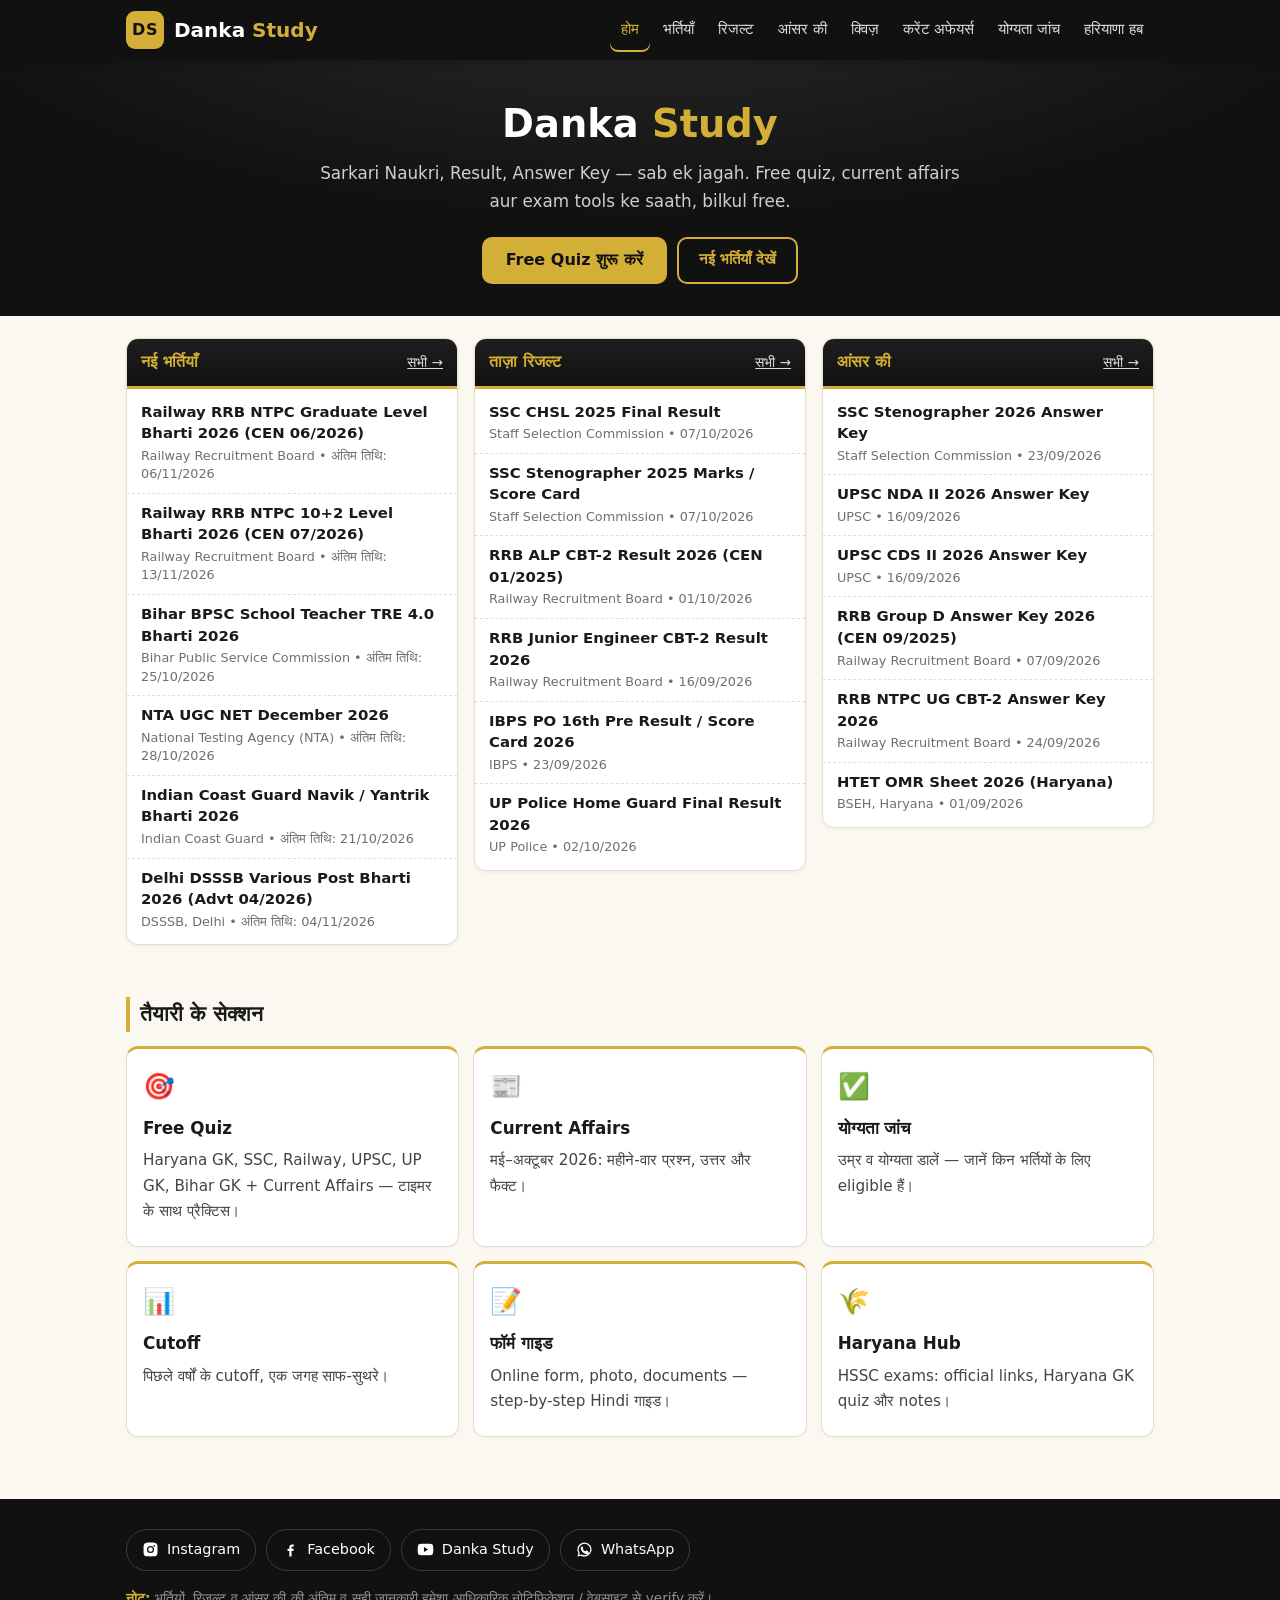
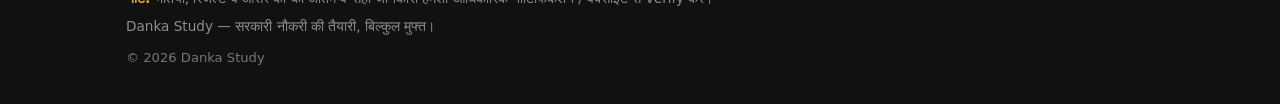
==== commit 7b933e29: "Danka Study - social button label Danka Study (1/2)" ====
--- a/index.html
+++ b/index.html
@@ -79,7 +79,7 @@
     <div class="social-row" aria-label="सोशल मीडिया">
       <a class="soc" href="https://www.instagram.com/dankarapidfire/" target="_blank" rel="noopener"><svg viewBox="0 0 24 24" aria-hidden="true"><path d="M12 2.2c3.2 0 3.6 0 4.9.1 3.3.1 4.8 1.7 4.9 4.9.1 1.3.1 1.6.1 4.8s0 3.6-.1 4.8c-.1 3.2-1.7 4.8-4.9 4.9-1.3.1-1.6.1-4.9.1-3.2 0-3.6 0-4.8-.1-3.3-.1-4.8-1.7-4.9-4.9-.1-1.3-.1-1.6-.1-4.8s0-3.6.1-4.8C2.4 4 4 2.4 7.2 2.3c1.2-.1 1.6-.1 4.8-.1zM12 7a5 5 0 1 0 0 10 5 5 0 0 0 0-10zm0 8.2a3.2 3.2 0 1 1 0-6.4 3.2 3.2 0 0 1 0 6.4zm5.2-9.6a1.2 1.2 0 1 0 0 2.4 1.2 1.2 0 0 0 0-2.4z"/></svg><span>Instagram</span></a>
       <a class="soc" href="https://www.facebook.com/profile.php?id=61594789661334" target="_blank" rel="noopener"><svg viewBox="0 0 24 24" aria-hidden="true"><path d="M13.5 21.9v-7.8h2.6l.4-3h-3V9.2c0-.9.3-1.5 1.6-1.5h1.5V5c-.3 0-1.2-.1-2.3-.1-2.3 0-3.9 1.4-3.9 4v2.2H7.8v3h2.6v7.8a10 10 0 0 0 3.1 0z"/></svg><span>Facebook</span></a>
-      <a class="soc" href="https://www.youtube.com/@dankarapidfire" target="_blank" rel="noopener" aria-label="Danka Rapid Fire YouTube"><svg viewBox="0 0 24 24" aria-hidden="true"><path d="M23 12s0-3.9-.5-5.6c-.3-1-1.1-1.8-2.1-2C18.6 4 12 4 12 4s-6.6 0-8.4.4c-1 .3-1.8 1-2.1 2C1 8.1 1 12 1 12s0 3.9.5 5.6c.3 1 1.1 1.8 2.1 2 1.8.4 8.4.4 8.4.4s6.6 0 8.4-.4c1-.3 1.8-1 2.1-2 .5-1.7.5-5.6.5-5.6zM9.8 15.5v-7l6 3.5-6 3.5z"/></svg><span>Danka Rapid Fire</span></a>
+      <a class="soc" href="https://www.youtube.com/@dankarapidfire" target="_blank" rel="noopener" aria-label="Danka Study YouTube"><svg viewBox="0 0 24 24" aria-hidden="true"><path d="M23 12s0-3.9-.5-5.6c-.3-1-1.1-1.8-2.1-2C18.6 4 12 4 12 4s-6.6 0-8.4.4c-1 .3-1.8 1-2.1 2C1 8.1 1 12 1 12s0 3.9.5 5.6c.3 1 1.1 1.8 2.1 2 1.8.4 8.4.4 8.4.4s6.6 0 8.4-.4c1-.3 1.8-1 2.1-2 .5-1.7.5-5.6.5-5.6zM9.8 15.5v-7l6 3.5-6 3.5z"/></svg><span>Danka Study</span></a>
       <!-- TODO_WHATSAPP_CHANNEL_URL: WhatsApp Channel ka invite link milte hi href="#" ki jagah dalein -->
       <a class="soc" href="#" aria-label="WhatsApp Channel — जल्द आ रहा है"><svg viewBox="0 0 24 24" aria-hidden="true"><path d="M12 2a10 10 0 0 0-8.6 15.1L2 22l5-1.3A10 10 0 1 0 12 2zm0 18.2a8.2 8.2 0 0 1-4.2-1.1l-.3-.2-3 .8.8-2.9-.2-.3A8.2 8.2 0 1 1 12 20.2zm4.6-6.1c-.3-.1-1.5-.7-1.7-.8-.2-.1-.4-.1-.6.1l-.8 1c-.1.2-.3.2-.5.1a6.7 6.7 0 0 1-3.3-2.9c-.2-.4 0-.5.1-.7l.4-.5c.1-.2.1-.3 0-.5L9.4 8c-.1-.3-.3-.3-.5-.3h-.5c-.2 0-.5.2-.7.5-.2.3-.9 1-.9 2.5s1 2.9 1.1 3.1c.1.2 1.9 3 4.7 4.1 1.9.8 2.7.9 3.6.7.6-.1 1.5-.6 1.7-1.2.2-.6.2-1.1.1-1.2 0-.1-.2-.2-.5-.3z"/></svg><span>WhatsApp</span></a>
     </div>
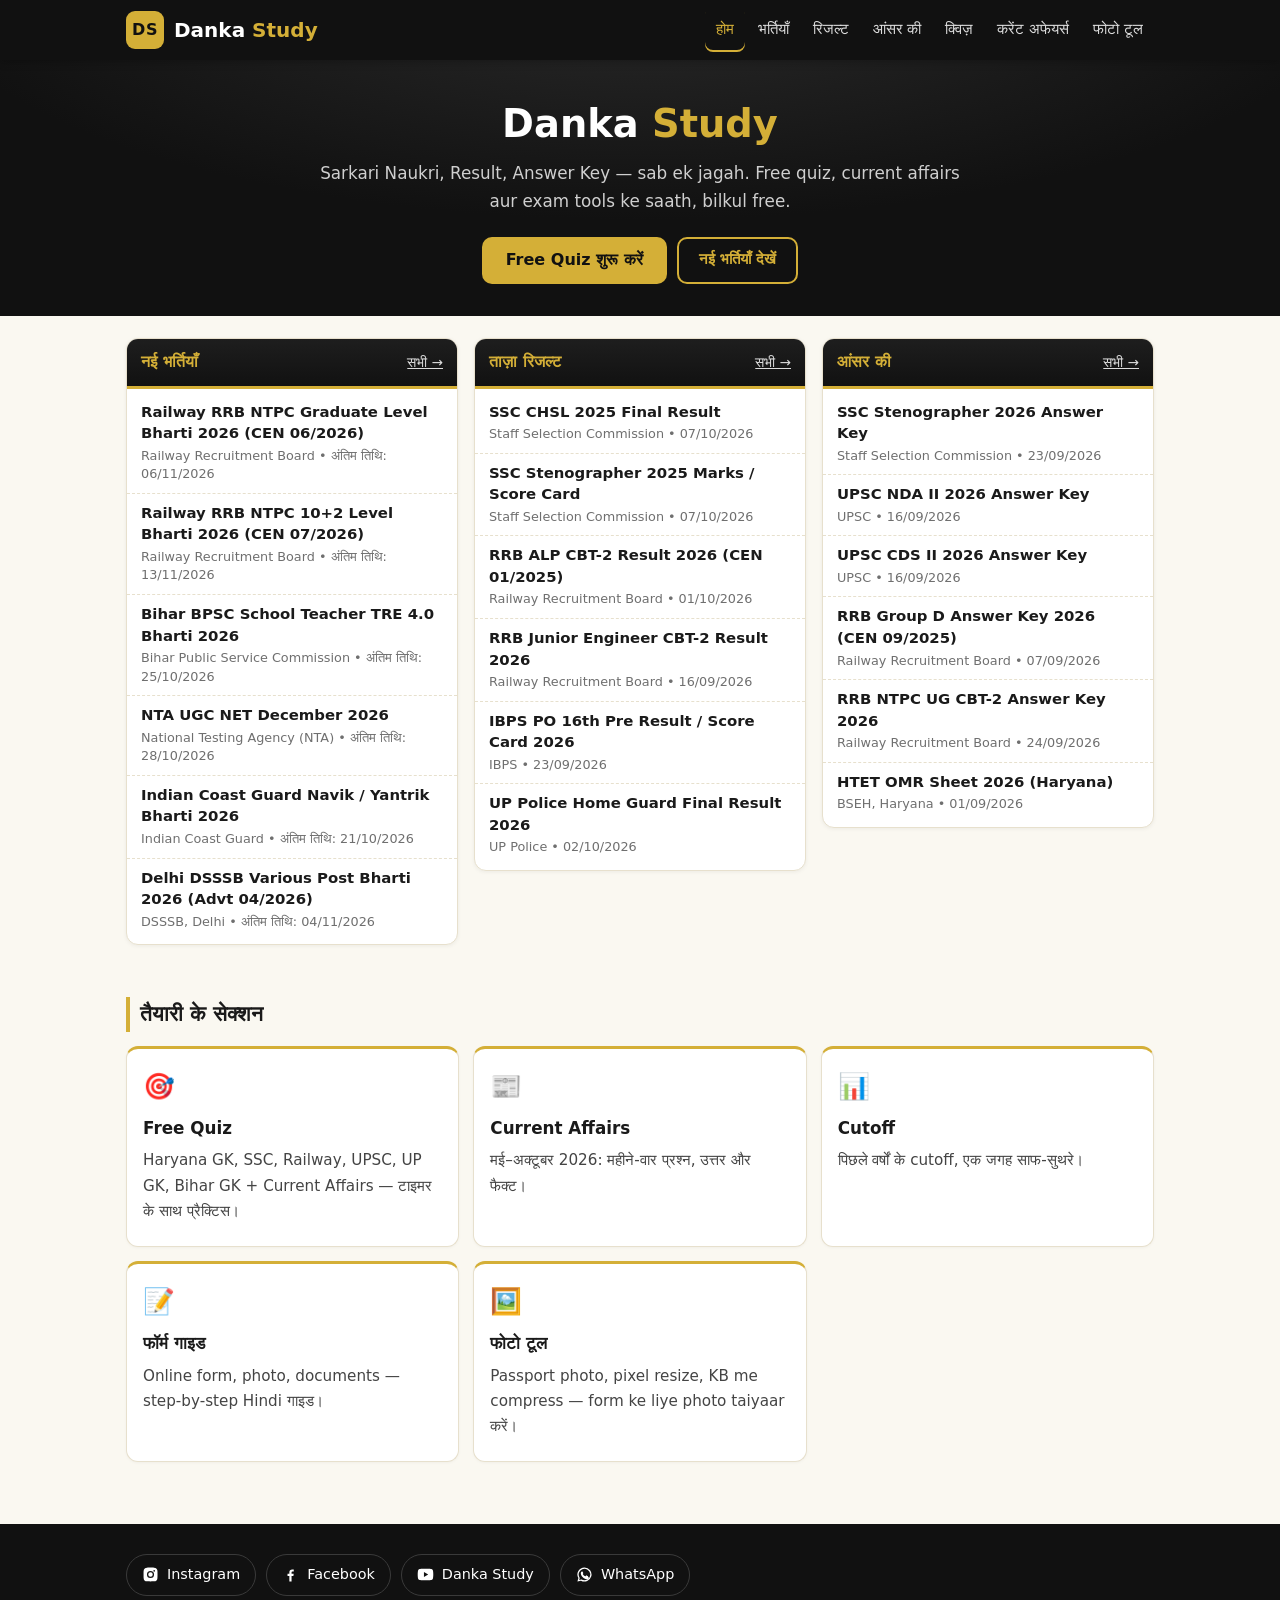
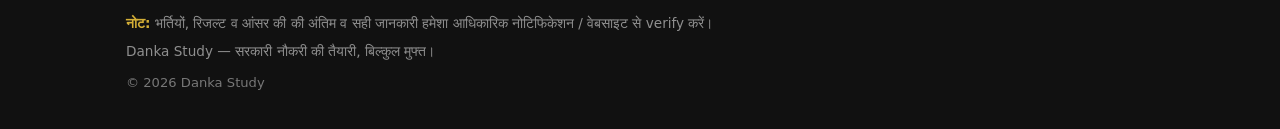
==== commit 40f705e3: "Danka Study - quiz fixes + photo tool + nav cleanup (1/2)" ====
--- a/index.html
+++ b/index.html
@@ -22,8 +22,7 @@
       <a href="answer-keys.html">आंसर की</a>
       <a href="quiz.html">क्विज़</a>
       <a href="current-affairs.html">करेंट अफेयर्स</a>
-      <a href="eligibility.html">योग्यता जांच</a>
-      <a href="haryana.html">हरियाणा हब</a>
+      <a href="photo-resize.html">फोटो टूल</a>
     </nav>
   </div>
 </header>
@@ -65,10 +64,9 @@
       <div class="cards">
         <a class="card menu-card" href="quiz.html"><span class="icon">🎯</span><h3>Free Quiz</h3><p>Haryana GK, SSC, Railway, UPSC, UP GK, Bihar GK + Current Affairs — टाइमर के साथ प्रैक्टिस।</p></a>
         <a class="card menu-card" href="current-affairs.html"><span class="icon">📰</span><h3>Current Affairs</h3><p>मई–अक्टूबर 2026: महीने-वार प्रश्न, उत्तर और फैक्ट।</p></a>
-        <a class="card menu-card" href="eligibility.html"><span class="icon">✅</span><h3>योग्यता जांच</h3><p>उम्र व योग्यता डालें — जानें किन भर्तियों के लिए eligible हैं।</p></a>
         <a class="card menu-card" href="cutoffs.html"><span class="icon">📊</span><h3>Cutoff</h3><p>पिछले वर्षों के cutoff, एक जगह साफ-सुथरे।</p></a>
         <a class="card menu-card" href="form-guide.html"><span class="icon">📝</span><h3>फॉर्म गाइड</h3><p>Online form, photo, documents — step-by-step Hindi गाइड।</p></a>
-        <a class="card menu-card" href="haryana.html"><span class="icon">🌾</span><h3>Haryana Hub</h3><p>HSSC exams: official links, Haryana GK quiz और notes।</p></a>
+        <a class="card menu-card" href="photo-resize.html"><span class="icon">🖼️</span><h3>फोटो टूल</h3><p>Passport photo, pixel resize, KB me compress — form ke liye photo taiyaar करें।</p></a>
       </div>
     </div>
   </section>
